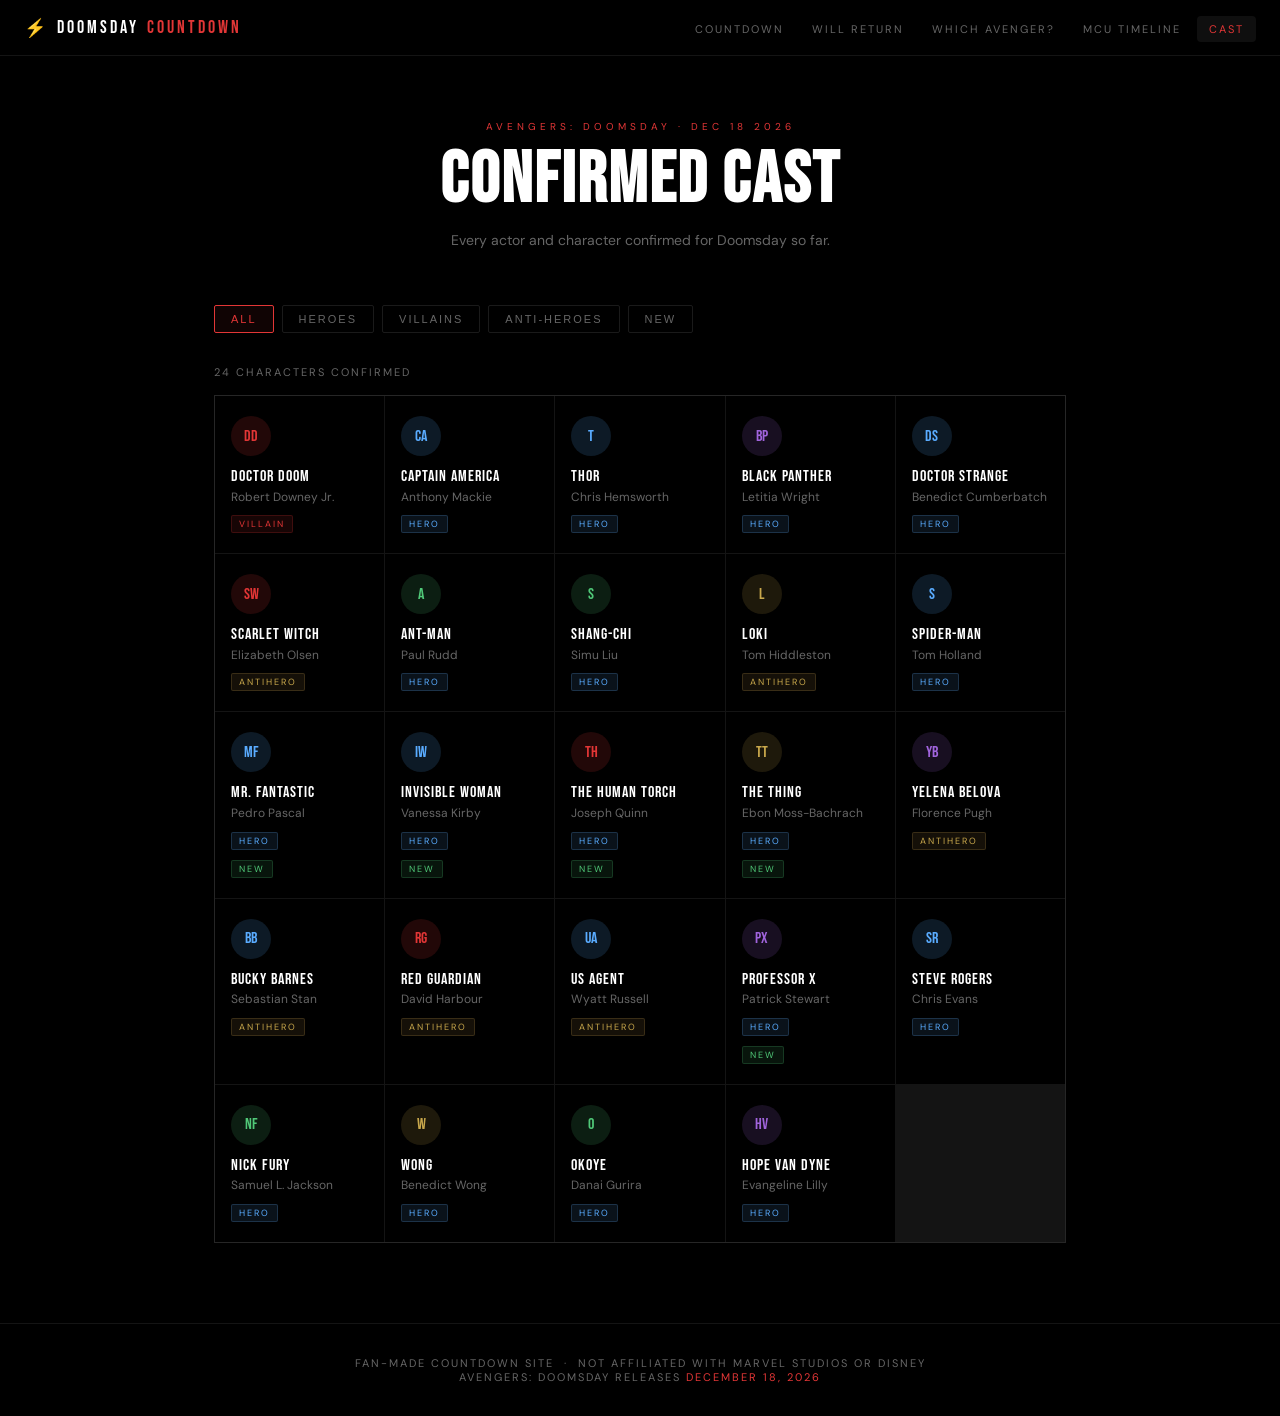
==== cast.html @ 443beabb "Add files via upload" ====
<!DOCTYPE html>
<html lang="en">
<head>
  <meta charset="UTF-8">
  <meta name="viewport" content="width=device-width, initial-scale=1.0">
  <title>Avengers Doomsday Confirmed Cast 2026 — Every Actor and Character</title>
  <meta name="description" content="Full confirmed cast for Avengers Doomsday December 2026. Robert Downey Jr as Doctor Doom, Anthony Mackie, Pedro Pascal, Chris Hemsworth and more.">
  <meta name="keywords" content="avengers doomsday cast, avengers doomsday confirmed cast, who is in avengers doomsday, doctor doom cast, rdj doctor doom">
  <meta name="robots" content="index, follow">
  <link rel="canonical" href="https://avengersdoomsdayclock.pages.dev/cast.html">
  <meta property="og:type" content="website">
  <meta property="og:url" content="https://avengersdoomsdayclock.pages.dev/cast.html">
  <meta property="og:title" content="Avengers Doomsday Confirmed Cast — Every Hero and Villain">
  <meta property="og:description" content="Every confirmed actor and character for Avengers Doomsday. RDJ as Doctor Doom plus 20+ more heroes and villains.">
  <meta name="twitter:card" content="summary_large_image">
  <meta name="twitter:title" content="Avengers Doomsday Confirmed Cast 2026">
  <link rel="stylesheet" href="shared.css">
  <style>
    .cast-page {
      max-width: 900px;
      margin: 0 auto;
      padding: 64px 24px 80px;
    }

    .cast-header {
      text-align: center;
      margin-bottom: 56px;
    }

    .cast-header .eyebrow {
      font-size: 10px;
      letter-spacing: 4px;
      text-transform: uppercase;
      color: var(--red);
      margin-bottom: 12px;
    }

    .cast-header h1 {
      font-family: var(--bebas);
      font-size: clamp(40px, 10vw, 72px);
      letter-spacing: 2px;
      line-height: 1;
    }

    .cast-header p {
      margin-top: 14px;
      font-size: 14px;
      color: var(--muted);
    }

    /* FILTERS */
    .cast-filters {
      display: flex;
      gap: 8px;
      flex-wrap: wrap;
      margin-bottom: 32px;
    }

    .filter-btn {
      background: transparent;
      border: 1px solid rgba(255,255,255,0.1);
      color: var(--muted);
      font-size: 11px;
      letter-spacing: 2px;
      text-transform: uppercase;
      padding: 7px 16px;
      border-radius: 2px;
      cursor: pointer;
      transition: all 0.2s;
    }

    .filter-btn:hover { border-color: #fff; color: #fff; }
    .filter-btn.active { border-color: var(--red); color: var(--red); background: rgba(226,54,54,0.07); }

    /* CAST GRID */
    .cast-grid {
      display: grid;
      grid-template-columns: repeat(auto-fill, minmax(160px, 1fr));
      gap: 1px;
      background: var(--border);
      border: 1px solid var(--border);
    }

    .cast-card {
      background: var(--bg);
      padding: 20px 16px;
      display: flex;
      flex-direction: column;
      gap: 4px;
      transition: background 0.15s;
    }

    .cast-card:hover { background: var(--bg3); }

    .cast-initial {
      width: 40px;
      height: 40px;
      border-radius: 50%;
      display: flex;
      align-items: center;
      justify-content: center;
      font-family: var(--bebas);
      font-size: 16px;
      margin-bottom: 8px;
      flex-shrink: 0;
    }

    .cast-character {
      font-family: var(--bebas);
      font-size: 16px;
      letter-spacing: 1px;
      color: #fff;
      line-height: 1.1;
    }

    .cast-actor {
      font-size: 12px;
      color: var(--muted);
      line-height: 1.3;
    }

    .cast-tag {
      display: inline-block;
      font-size: 9px;
      letter-spacing: 2px;
      text-transform: uppercase;
      padding: 2px 7px;
      border-radius: 2px;
      margin-top: 6px;
      align-self: flex-start;
    }

    .tag-hero { background: rgba(100,180,255,0.1); color: #5aacff; border: 1px solid rgba(100,180,255,0.2); }
    .tag-villain { background: rgba(226,54,54,0.1); color: var(--red); border: 1px solid rgba(226,54,54,0.2); }
    .tag-antihero { background: rgba(200,160,80,0.1); color: #c9a84c; border: 1px solid rgba(200,160,80,0.2); }
    .tag-new { background: rgba(80,200,120,0.1); color: #50c878; border: 1px solid rgba(80,200,120,0.2); }

    /* INITIALS COLORS */
    .ic-red { background: rgba(226,54,54,0.15); color: var(--red); }
    .ic-blue { background: rgba(90,172,255,0.15); color: #5aacff; }
    .ic-gold { background: rgba(201,168,76,0.15); color: var(--gold); }
    .ic-green { background: rgba(80,200,120,0.15); color: #50c878; }
    .ic-purple { background: rgba(160,100,220,0.15); color: #a064dc; }

    /* HIDDEN */
    .cast-card.hidden { display: none; }

    /* COUNT */
    .cast-count {
      font-size: 11px;
      letter-spacing: 2px;
      color: var(--muted);
      text-transform: uppercase;
      margin-bottom: 16px;
    }
  </style>
</head>
<body>
<div class="page">
  <main class="cast-page">
    <div class="cast-header">
      <div class="eyebrow">Avengers: Doomsday · Dec 18 2026</div>
      <h1>Confirmed Cast</h1>
      <p>Every actor and character confirmed for Doomsday so far.</p>
    </div>

    <div class="cast-filters" id="filters">
      <button class="filter-btn active" onclick="filter('all', this)">All</button>
      <button class="filter-btn" onclick="filter('hero', this)">Heroes</button>
      <button class="filter-btn" onclick="filter('villain', this)">Villains</button>
      <button class="filter-btn" onclick="filter('antihero', this)">Anti-Heroes</button>
      <button class="filter-btn" onclick="filter('new', this)">New</button>
    </div>

    <div class="cast-count" id="cast-count"></div>

    <div class="cast-grid" id="cast-grid"></div>
  </main>
</div>

<script src="shared.js"></script>
<script>
  injectNav('cast.html');
  injectFooter();
  injectParticles(15);

  const CAST = [
    { character: 'Doctor Doom', actor: 'Robert Downey Jr.', type: 'villain', color: 'ic-red' },
    { character: 'Captain America', actor: 'Anthony Mackie', type: 'hero', color: 'ic-blue' },
    { character: 'Thor', actor: 'Chris Hemsworth', type: 'hero', color: 'ic-blue' },
    { character: 'Black Panther', actor: 'Letitia Wright', type: 'hero', color: 'ic-purple' },
    { character: 'Doctor Strange', actor: 'Benedict Cumberbatch', type: 'hero', color: 'ic-blue' },
    { character: 'Scarlet Witch', actor: 'Elizabeth Olsen', type: 'antihero', color: 'ic-red' },
    { character: 'Ant-Man', actor: 'Paul Rudd', type: 'hero', color: 'ic-green' },
    { character: 'Shang-Chi', actor: 'Simu Liu', type: 'hero', color: 'ic-green' },
    { character: 'Loki', actor: 'Tom Hiddleston', type: 'antihero', color: 'ic-gold' },
    { character: 'Spider-Man', actor: 'Tom Holland', type: 'hero', color: 'ic-blue', new: false },
    { character: 'Mr. Fantastic', actor: 'Pedro Pascal', type: 'hero', color: 'ic-blue', new: true },
    { character: 'Invisible Woman', actor: 'Vanessa Kirby', type: 'hero', color: 'ic-blue', new: true },
    { character: 'The Human Torch', actor: 'Joseph Quinn', type: 'hero', color: 'ic-red', new: true },
    { character: 'The Thing', actor: 'Ebon Moss-Bachrach', type: 'hero', color: 'ic-gold', new: true },
    { character: 'Yelena Belova', actor: 'Florence Pugh', type: 'antihero', color: 'ic-purple' },
    { character: 'Bucky Barnes', actor: 'Sebastian Stan', type: 'antihero', color: 'ic-blue' },
    { character: 'Red Guardian', actor: 'David Harbour', type: 'antihero', color: 'ic-red' },
    { character: 'US Agent', actor: 'Wyatt Russell', type: 'antihero', color: 'ic-blue' },
    { character: 'Professor X', actor: 'Patrick Stewart', type: 'hero', color: 'ic-purple', new: true },
    { character: 'Steve Rogers', actor: 'Chris Evans', type: 'hero', color: 'ic-blue' },
    { character: 'Nick Fury', actor: 'Samuel L. Jackson', type: 'hero', color: 'ic-green' },
    { character: 'Wong', actor: 'Benedict Wong', type: 'hero', color: 'ic-gold' },
    { character: 'Okoye', actor: 'Danai Gurira', type: 'hero', color: 'ic-green' },
    { character: 'Hope van Dyne', actor: 'Evangeline Lilly', type: 'hero', color: 'ic-purple' },
  ];

  const grid = document.getElementById('cast-grid');
  const countEl = document.getElementById('cast-count');

  function getInitials(name) {
    return name.split(' ').map(w => w[0]).slice(0, 2).join('');
  }

  CAST.forEach(c => {
    const card = document.createElement('div');
    const types = [c.type];
    if (c.new) types.push('new');
    card.className = 'cast-card';
    card.dataset.types = types.join(' ');

    let tagHtml = `<span class="cast-tag tag-${c.type}">${c.type}</span>`;
    if (c.new) tagHtml += ` <span class="cast-tag tag-new">New</span>`;

    card.innerHTML = `
      <div class="cast-initial ${c.color}">${getInitials(c.character)}</div>
      <div class="cast-character">${c.character}</div>
      <div class="cast-actor">${c.actor}</div>
      ${tagHtml}
    `;
    grid.appendChild(card);
  });

  function updateCount() {
    const visible = document.querySelectorAll('.cast-card:not(.hidden)').length;
    countEl.textContent = `${visible} character${visible !== 1 ? 's' : ''} confirmed`;
  }

  function filter(type, btn) {
    document.querySelectorAll('.filter-btn').forEach(b => b.classList.remove('active'));
    btn.classList.add('active');
    document.querySelectorAll('.cast-card').forEach(card => {
      if (type === 'all') {
        card.classList.remove('hidden');
      } else {
        const types = card.dataset.types.split(' ');
        card.classList.toggle('hidden', !types.includes(type));
      }
    });
    updateCount();
  }

  updateCount();
</script>
</body>
</html>
---- shared.css ----
@import url('https://fonts.googleapis.com/css2?family=Bebas+Neue&family=DM+Sans:wght@300;400;500;600&display=swap');

*, *::before, *::after { box-sizing: border-box; margin: 0; padding: 0; }

:root {
  --red: #e23636;
  --red-dark: #a81f1f;
  --gold: #c9a84c;
  --bg: #000;
  --bg2: #0a0a0a;
  --bg3: #111;
  --border: rgba(255,255,255,0.08);
  --text: #fff;
  --muted: #666;
  --bebas: 'Bebas Neue', sans-serif;
  --sans: 'DM Sans', sans-serif;
}

html, body {
  background: var(--bg);
  color: var(--text);
  font-family: var(--sans);
  min-height: 100vh;
  -webkit-font-smoothing: antialiased;
}

a { color: inherit; text-decoration: none; }

/* NAV */
.nav {
  position: fixed;
  top: 0; left: 0; right: 0;
  z-index: 100;
  background: rgba(0,0,0,0.85);
  backdrop-filter: blur(12px);
  -webkit-backdrop-filter: blur(12px);
  border-bottom: 1px solid var(--border);
  padding: 0 24px;
  height: 56px;
  display: flex;
  align-items: center;
  justify-content: space-between;
}

.nav-brand {
  font-family: var(--bebas);
  font-size: 18px;
  letter-spacing: 3px;
  color: var(--red);
  display: flex;
  align-items: center;
  gap: 8px;
}

.nav-brand span { color: #fff; }

.nav-links {
  display: flex;
  gap: 4px;
  list-style: none;
}

.nav-links a {
  font-size: 11px;
  letter-spacing: 2px;
  text-transform: uppercase;
  color: var(--muted);
  padding: 6px 12px;
  border-radius: 4px;
  transition: color 0.2s, background 0.2s;
}

.nav-links a:hover, .nav-links a.active {
  color: #fff;
  background: rgba(255,255,255,0.06);
}

.nav-links a.active { color: var(--red); }

/* PAGE WRAPPER */
.page { padding-top: 56px; min-height: 100vh; }

/* FOOTER */
.site-footer {
  border-top: 1px solid var(--border);
  padding: 32px 24px;
  text-align: center;
}

.site-footer p {
  font-size: 11px;
  letter-spacing: 2px;
  color: var(--muted);
  text-transform: uppercase;
}

.site-footer a { color: var(--red); }

/* BUTTONS */
.btn {
  display: inline-flex;
  align-items: center;
  gap: 8px;
  padding: 10px 24px;
  border-radius: 2px;
  font-family: var(--bebas);
  font-size: 16px;
  letter-spacing: 2px;
  cursor: pointer;
  border: none;
  transition: all 0.2s;
}

.btn-red {
  background: var(--red);
  color: #fff;
}

.btn-red:hover { background: #c82d2d; }

.btn-outline {
  background: transparent;
  color: #fff;
  border: 1px solid rgba(255,255,255,0.2);
}

.btn-outline:hover {
  border-color: var(--red);
  color: var(--red);
}

/* SECTION HEADER */
.section-header {
  text-align: center;
  padding: 64px 24px 40px;
}

.section-header .eyebrow {
  font-size: 11px;
  letter-spacing: 4px;
  color: var(--red);
  text-transform: uppercase;
  margin-bottom: 12px;
}

.section-header h1 {
  font-family: var(--bebas);
  font-size: clamp(40px, 8vw, 80px);
  letter-spacing: 2px;
  line-height: 1;
}

.section-header p {
  margin-top: 16px;
  color: var(--muted);
  font-size: 15px;
  max-width: 500px;
  margin-left: auto;
  margin-right: auto;
  line-height: 1.6;
}

/* PARTICLES BG */
.particles-bg {
  position: fixed;
  inset: 0;
  pointer-events: none;
  z-index: 0;
  overflow: hidden;
}

.particle {
  position: absolute;
  width: 2px;
  height: 2px;
  background: var(--red);
  border-radius: 50%;
  animation: pfloat linear infinite;
  opacity: 0;
}

@keyframes pfloat {
  0% { transform: translateY(100vh); opacity: 0; }
  10% { opacity: 0.5; }
  90% { opacity: 0.2; }
  100% { transform: translateY(-40px); opacity: 0; }
}

/* MOBILE NAV */
.nav-hamburger {
  display: none;
  flex-direction: column;
  gap: 5px;
  cursor: pointer;
  padding: 4px;
}

.nav-hamburger span {
  display: block;
  width: 22px;
  height: 1.5px;
  background: #fff;
  transition: all 0.2s;
}

@media (max-width: 640px) {
  .nav-links { display: none; }
  .nav-links.open {
    display: flex;
    flex-direction: column;
    position: fixed;
    top: 56px; left: 0; right: 0;
    background: rgba(0,0,0,0.96);
    padding: 16px;
    border-bottom: 1px solid var(--border);
  }
  .nav-hamburger { display: flex; }
}
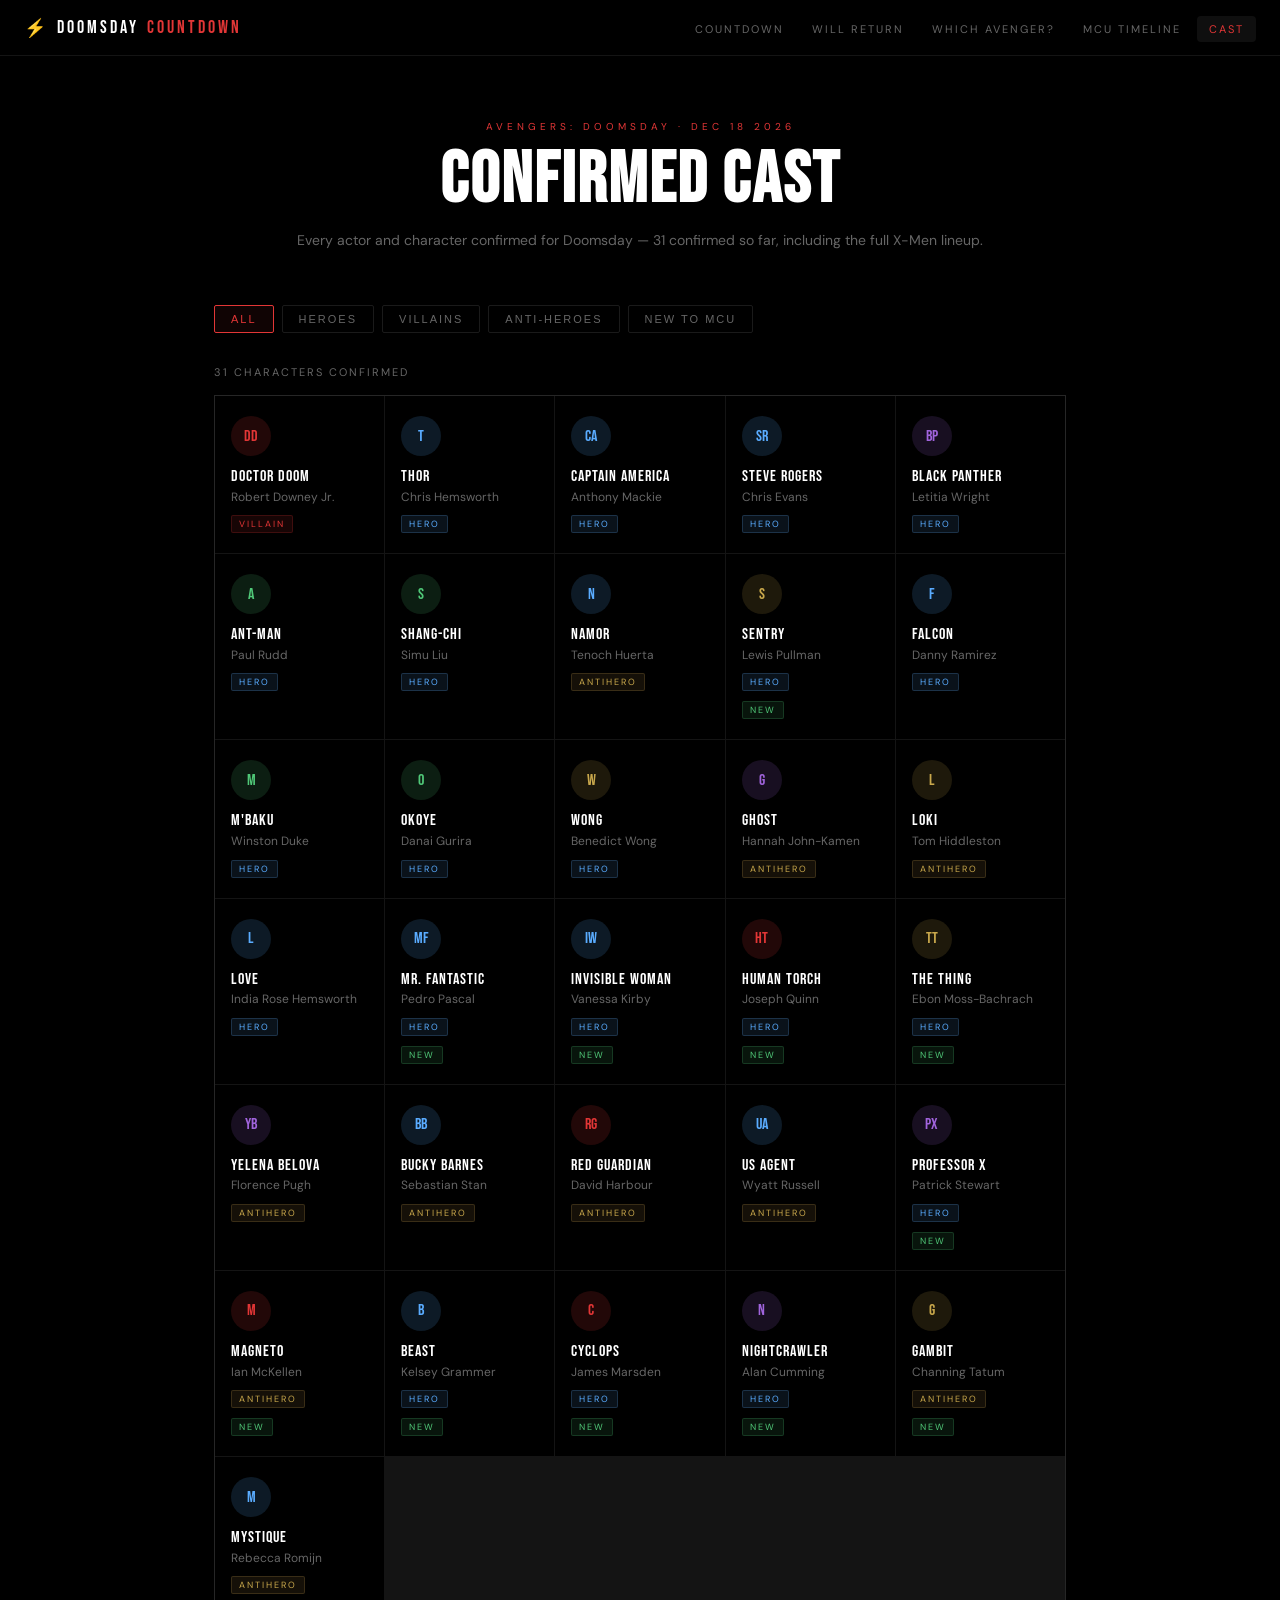
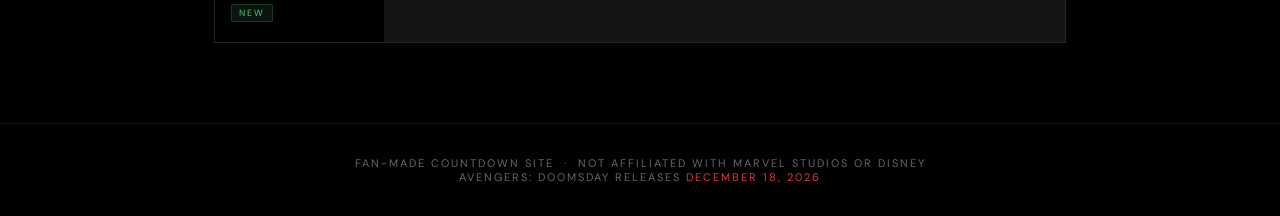
==== commit 31b55c7e: "Update cast.html" ====
--- a/cast.html
+++ b/cast.html
@@ -161,7 +161,7 @@
     <div class="cast-header">
       <div class="eyebrow">Avengers: Doomsday · Dec 18 2026</div>
       <h1>Confirmed Cast</h1>
-      <p>Every actor and character confirmed for Doomsday so far.</p>
+      <p>Every actor and character confirmed for Doomsday — 31 confirmed so far, including the full X-Men lineup.</p>
     </div>
 
     <div class="cast-filters" id="filters">
@@ -169,7 +169,7 @@
       <button class="filter-btn" onclick="filter('hero', this)">Heroes</button>
       <button class="filter-btn" onclick="filter('villain', this)">Villains</button>
       <button class="filter-btn" onclick="filter('antihero', this)">Anti-Heroes</button>
-      <button class="filter-btn" onclick="filter('new', this)">New</button>
+      <button class="filter-btn" onclick="filter('new', this)">New to MCU</button>
     </div>
 
     <div class="cast-count" id="cast-count"></div>
@@ -185,30 +185,42 @@
   injectParticles(15);
 
   const CAST = [
+    // Villain
     { character: 'Doctor Doom', actor: 'Robert Downey Jr.', type: 'villain', color: 'ic-red' },
+    // Avengers / Heroes
+    { character: 'Thor', actor: 'Chris Hemsworth', type: 'hero', color: 'ic-blue' },
     { character: 'Captain America', actor: 'Anthony Mackie', type: 'hero', color: 'ic-blue' },
-    { character: 'Thor', actor: 'Chris Hemsworth', type: 'hero', color: 'ic-blue' },
+    { character: 'Steve Rogers', actor: 'Chris Evans', type: 'hero', color: 'ic-blue' },
     { character: 'Black Panther', actor: 'Letitia Wright', type: 'hero', color: 'ic-purple' },
-    { character: 'Doctor Strange', actor: 'Benedict Cumberbatch', type: 'hero', color: 'ic-blue' },
-    { character: 'Scarlet Witch', actor: 'Elizabeth Olsen', type: 'antihero', color: 'ic-red' },
     { character: 'Ant-Man', actor: 'Paul Rudd', type: 'hero', color: 'ic-green' },
     { character: 'Shang-Chi', actor: 'Simu Liu', type: 'hero', color: 'ic-green' },
+    { character: 'Namor', actor: 'Tenoch Huerta', type: 'antihero', color: 'ic-blue' },
+    { character: 'Sentry', actor: 'Lewis Pullman', type: 'hero', color: 'ic-gold', new: true },
+    { character: 'Falcon', actor: 'Danny Ramirez', type: 'hero', color: 'ic-blue' },
+    { character: 'M\'Baku', actor: 'Winston Duke', type: 'hero', color: 'ic-green' },
+    { character: 'Okoye', actor: 'Danai Gurira', type: 'hero', color: 'ic-green' },
+    { character: 'Wong', actor: 'Benedict Wong', type: 'hero', color: 'ic-gold' },
+    { character: 'Ghost', actor: 'Hannah John-Kamen', type: 'antihero', color: 'ic-purple' },
     { character: 'Loki', actor: 'Tom Hiddleston', type: 'antihero', color: 'ic-gold' },
-    { character: 'Spider-Man', actor: 'Tom Holland', type: 'hero', color: 'ic-blue', new: false },
+    { character: 'Love', actor: 'India Rose Hemsworth', type: 'hero', color: 'ic-blue' },
+    // Fantastic Four
     { character: 'Mr. Fantastic', actor: 'Pedro Pascal', type: 'hero', color: 'ic-blue', new: true },
     { character: 'Invisible Woman', actor: 'Vanessa Kirby', type: 'hero', color: 'ic-blue', new: true },
-    { character: 'The Human Torch', actor: 'Joseph Quinn', type: 'hero', color: 'ic-red', new: true },
+    { character: 'Human Torch', actor: 'Joseph Quinn', type: 'hero', color: 'ic-red', new: true },
     { character: 'The Thing', actor: 'Ebon Moss-Bachrach', type: 'hero', color: 'ic-gold', new: true },
+    // Thunderbolts
     { character: 'Yelena Belova', actor: 'Florence Pugh', type: 'antihero', color: 'ic-purple' },
     { character: 'Bucky Barnes', actor: 'Sebastian Stan', type: 'antihero', color: 'ic-blue' },
     { character: 'Red Guardian', actor: 'David Harbour', type: 'antihero', color: 'ic-red' },
     { character: 'US Agent', actor: 'Wyatt Russell', type: 'antihero', color: 'ic-blue' },
+    // X-Men
     { character: 'Professor X', actor: 'Patrick Stewart', type: 'hero', color: 'ic-purple', new: true },
-    { character: 'Steve Rogers', actor: 'Chris Evans', type: 'hero', color: 'ic-blue' },
-    { character: 'Nick Fury', actor: 'Samuel L. Jackson', type: 'hero', color: 'ic-green' },
-    { character: 'Wong', actor: 'Benedict Wong', type: 'hero', color: 'ic-gold' },
-    { character: 'Okoye', actor: 'Danai Gurira', type: 'hero', color: 'ic-green' },
-    { character: 'Hope van Dyne', actor: 'Evangeline Lilly', type: 'hero', color: 'ic-purple' },
+    { character: 'Magneto', actor: 'Ian McKellen', type: 'antihero', color: 'ic-red', new: true },
+    { character: 'Beast', actor: 'Kelsey Grammer', type: 'hero', color: 'ic-blue', new: true },
+    { character: 'Cyclops', actor: 'James Marsden', type: 'hero', color: 'ic-red', new: true },
+    { character: 'Nightcrawler', actor: 'Alan Cumming', type: 'hero', color: 'ic-purple', new: true },
+    { character: 'Gambit', actor: 'Channing Tatum', type: 'antihero', color: 'ic-gold', new: true },
+    { character: 'Mystique', actor: 'Rebecca Romijn', type: 'antihero', color: 'ic-blue', new: true },
   ];
 
   const grid = document.getElementById('cast-grid');
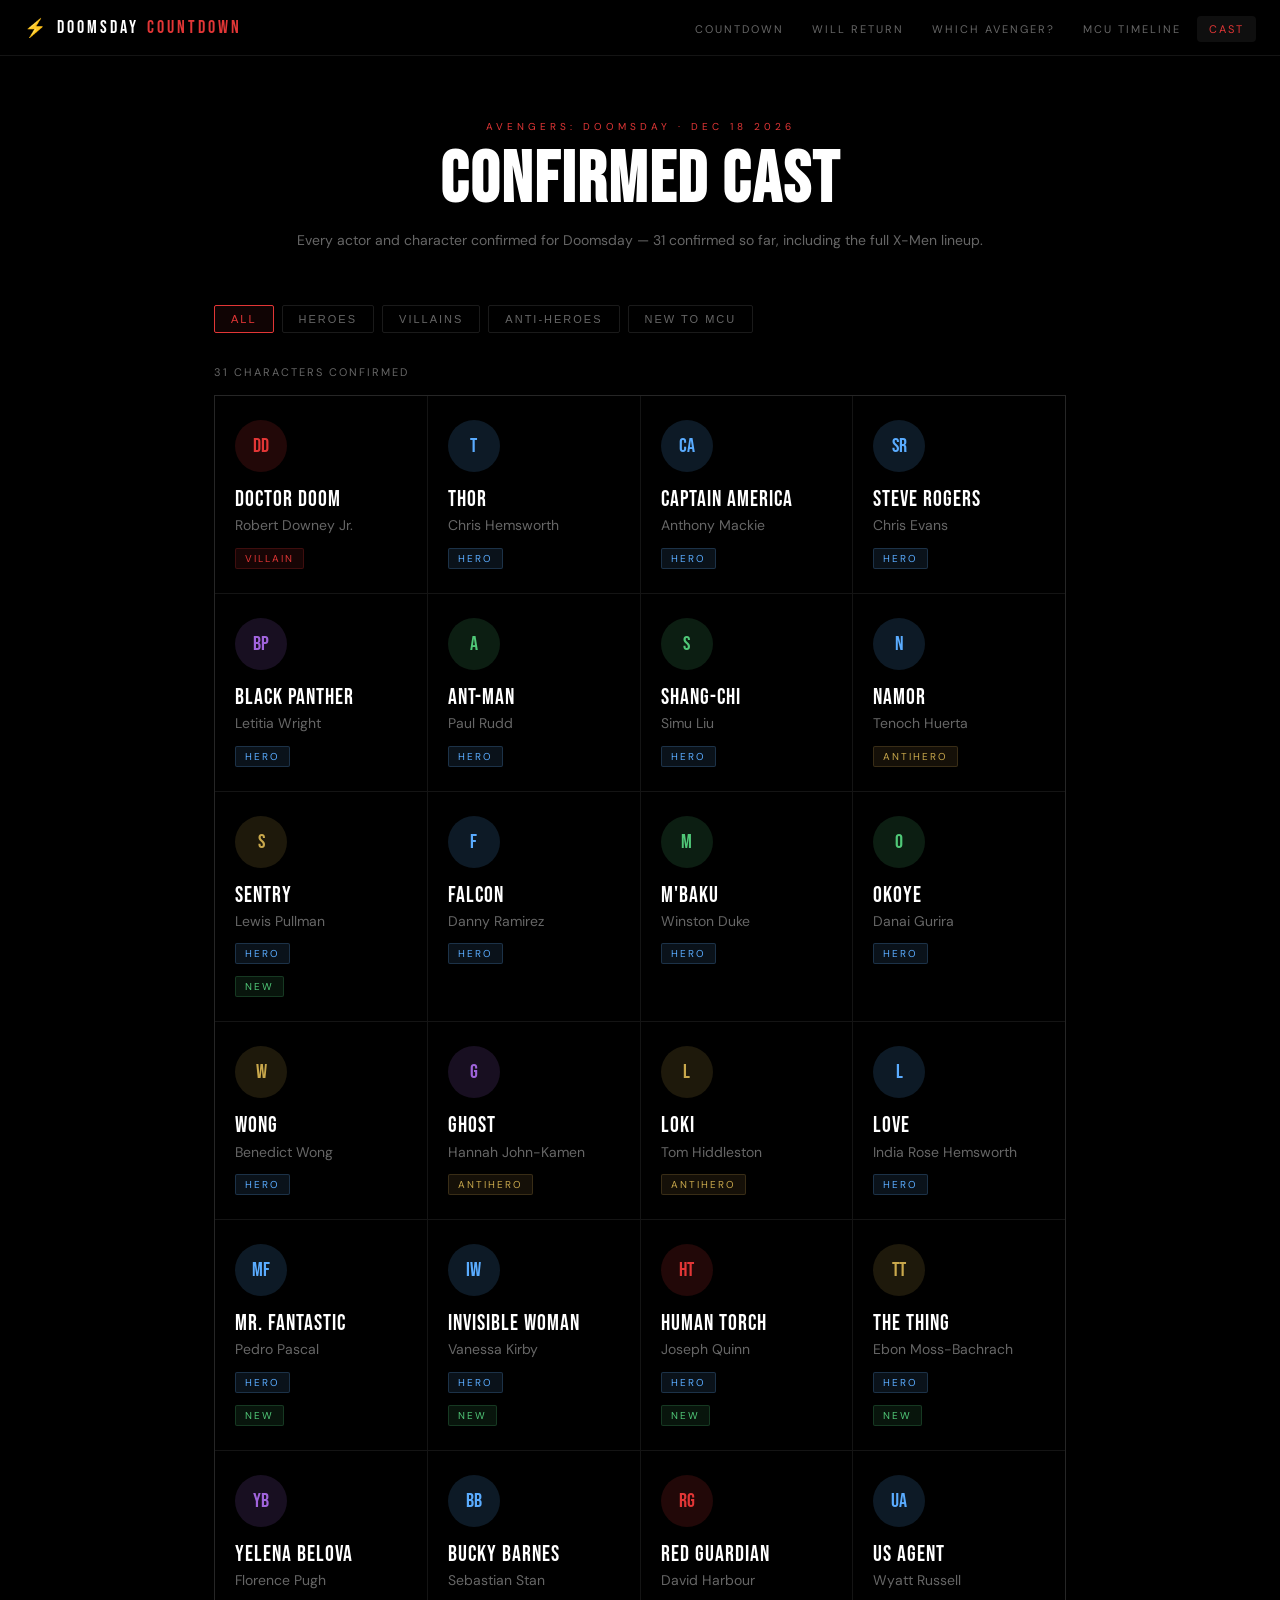
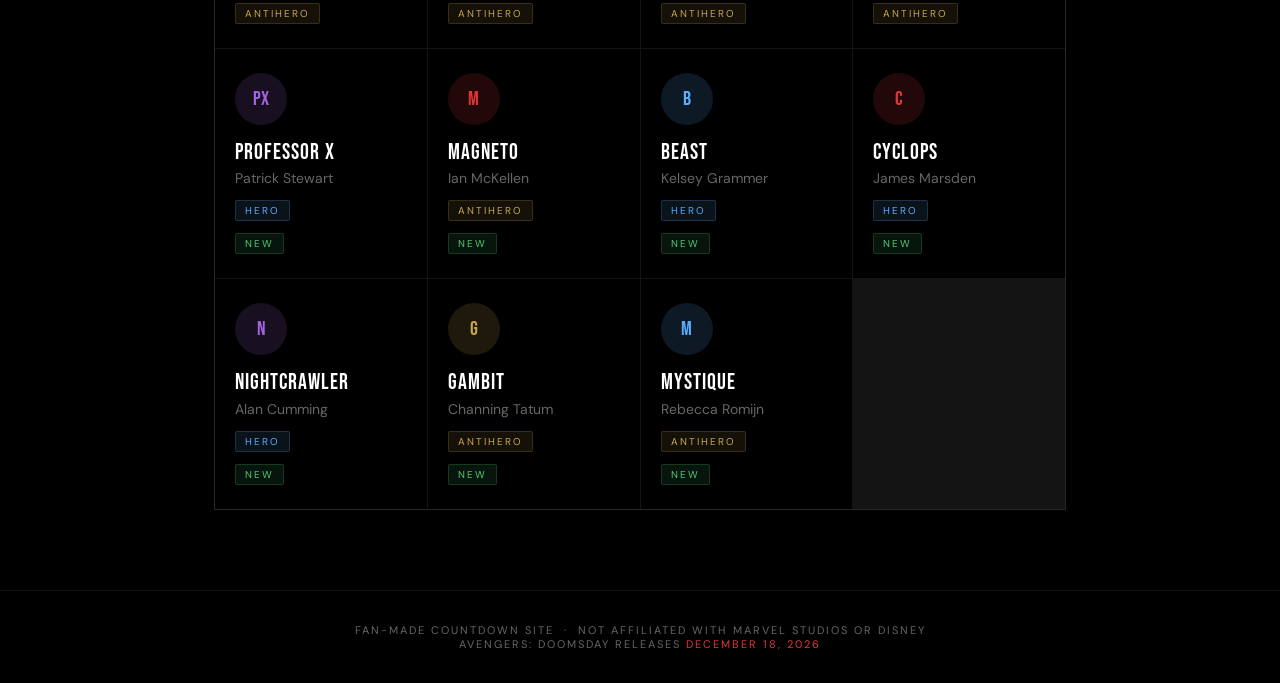
==== commit ba39759c: "Update cast.html" ====
--- a/cast.html
+++ b/cast.html
@@ -75,7 +75,7 @@
     /* CAST GRID */
     .cast-grid {
       display: grid;
-      grid-template-columns: repeat(auto-fill, minmax(160px, 1fr));
+      grid-template-columns: repeat(auto-fill, minmax(200px, 1fr));
       gap: 1px;
       background: var(--border);
       border: 1px solid var(--border);
@@ -83,7 +83,7 @@
 
     .cast-card {
       background: var(--bg);
-      padding: 20px 16px;
+      padding: 24px 20px;
       display: flex;
       flex-direction: column;
       gap: 4px;
@@ -93,40 +93,40 @@
     .cast-card:hover { background: var(--bg3); }
 
     .cast-initial {
-      width: 40px;
-      height: 40px;
+      width: 52px;
+      height: 52px;
       border-radius: 50%;
       display: flex;
       align-items: center;
       justify-content: center;
       font-family: var(--bebas);
-      font-size: 16px;
-      margin-bottom: 8px;
+      font-size: 20px;
+      margin-bottom: 12px;
       flex-shrink: 0;
     }
 
     .cast-character {
       font-family: var(--bebas);
-      font-size: 16px;
+      font-size: 22px;
       letter-spacing: 1px;
       color: #fff;
       line-height: 1.1;
     }
 
     .cast-actor {
-      font-size: 12px;
-      color: var(--muted);
-      line-height: 1.3;
+      font-size: 14px;
+      color: var(--muted);
+      line-height: 1.4;
     }
 
     .cast-tag {
       display: inline-block;
-      font-size: 9px;
-      letter-spacing: 2px;
-      text-transform: uppercase;
-      padding: 2px 7px;
+      font-size: 10px;
+      letter-spacing: 2px;
+      text-transform: uppercase;
+      padding: 3px 9px;
       border-radius: 2px;
-      margin-top: 6px;
+      margin-top: 8px;
       align-self: flex-start;
     }
 
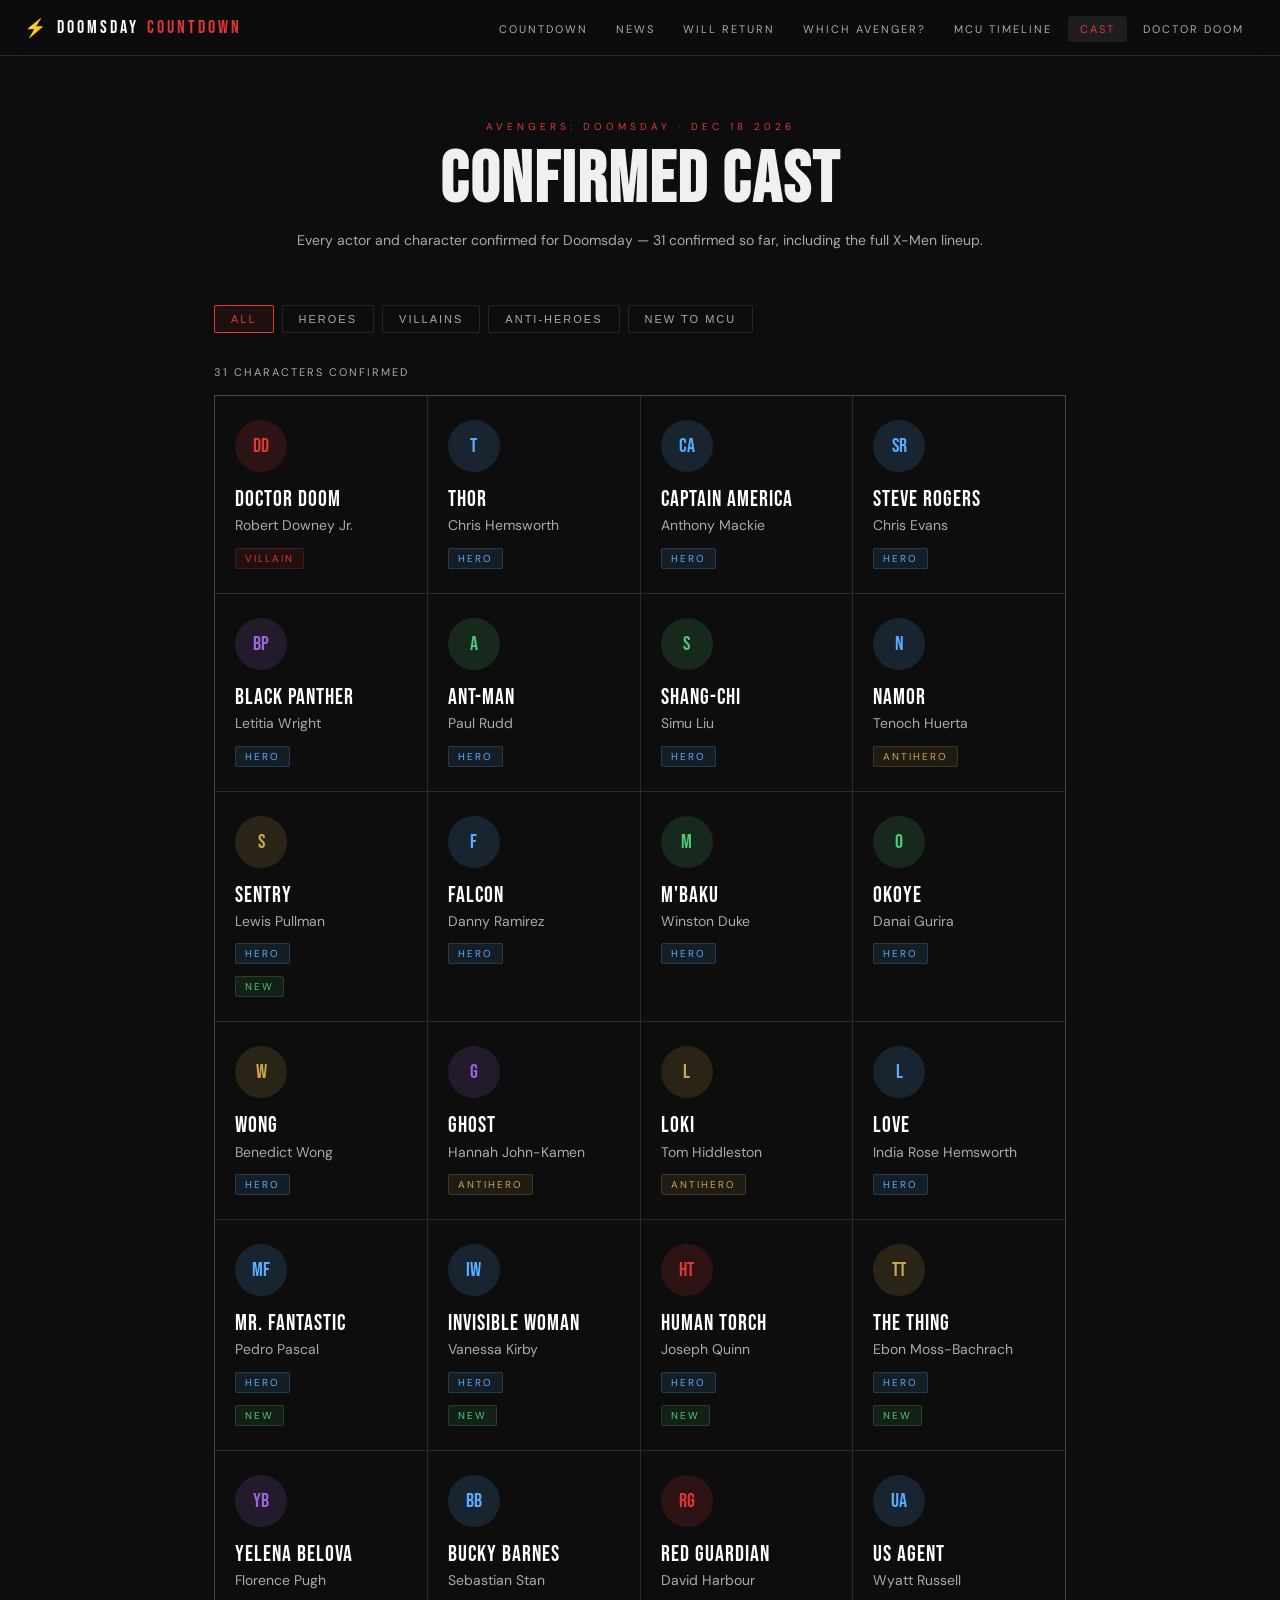
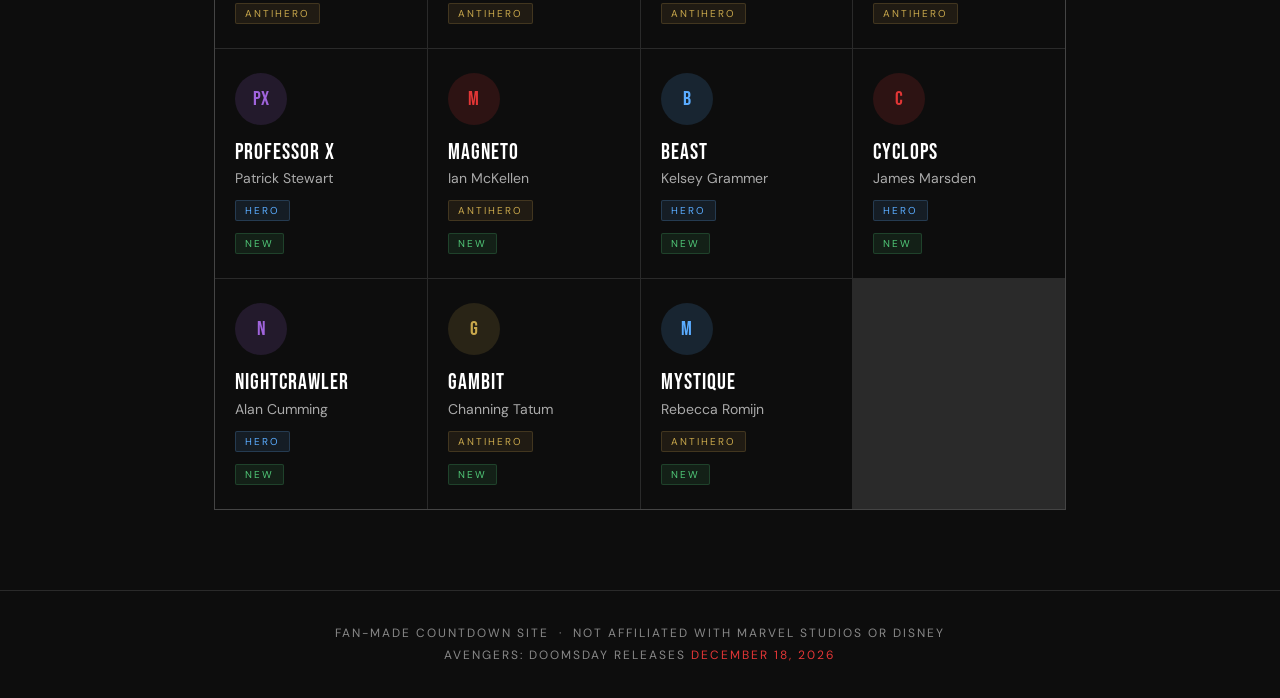
==== commit 4ec2d7cd: "Update cast.html" ====
--- a/cast.html
+++ b/cast.html
@@ -45,7 +45,7 @@
     .cast-header p {
       margin-top: 14px;
       font-size: 14px;
-      color: var(--muted);
+      color: #aaa;
     }
 
     /* FILTERS */
@@ -59,7 +59,7 @@
     .filter-btn {
       background: transparent;
       border: 1px solid rgba(255,255,255,0.1);
-      color: var(--muted);
+      color: #aaa;
       font-size: 11px;
       letter-spacing: 2px;
       text-transform: uppercase;
@@ -115,7 +115,7 @@
 
     .cast-actor {
       font-size: 14px;
-      color: var(--muted);
+      color: #aaa;
       line-height: 1.4;
     }
 
@@ -149,9 +149,36 @@
     .cast-count {
       font-size: 11px;
       letter-spacing: 2px;
-      color: var(--muted);
+      color: #aaa;
       text-transform: uppercase;
       margin-bottom: 16px;
+    }
+
+    @media (max-width: 640px) {
+      .article-wrap, .wr-page, .quiz-page, .tl-page, .cast-page, .news-page {
+        padding-left: 16px;
+        padding-right: 16px;
+        padding-top: 40px;
+      }
+      .doom-section p, .scene p, .article-conclusion p, .news-body {
+        font-size: 16px !important;
+        line-height: 1.8 !important;
+        color: #c8c8c8 !important;
+      }
+      .cast-character { font-size: 20px !important; }
+      .cast-actor { font-size: 14px !important; color: #bbb !important; }
+      .film-title { font-size: 15px !important; color: #ccc !important; }
+      .film-year { font-size: 14px !important; color: #aaa !important; }
+      .news-headline { font-size: 20px !important; }
+      .news-date { font-size: 11px !important; }
+      .answer-btn { font-size: 15px !important; padding: 14px 16px !important; }
+      .q-text { font-size: 24px !important; }
+      .compare-table { font-size: 13px !important; }
+      .compare-table td, .compare-table th { padding: 10px 10px !important; }
+      .power-desc { font-size: 13px !important; color: #bbb !important; }
+      .doom-tl-text { font-size: 14px !important; color: #c0c0c0 !important; }
+      .toc-list a { font-size: 14px !important; color: #bbb !important; }
+      .related-card-desc { font-size: 13px !important; color: #bbb !important; }
     }
   </style>
 </head>
--- a/shared.css
+++ b/shared.css
@@ -6,12 +6,13 @@
   --red: #e23636;
   --red-dark: #a81f1f;
   --gold: #c9a84c;
-  --bg: #000;
-  --bg2: #0a0a0a;
-  --bg3: #111;
-  --border: rgba(255,255,255,0.08);
-  --text: #fff;
-  --muted: #666;
+  --bg: #0d0d0d;
+  --bg2: #141414;
+  --bg3: #1c1c1c;
+  --border: rgba(255,255,255,0.12);
+  --text: #f0f0f0;
+  --muted: #999;
+  --body: #c8c8c8;
   --bebas: 'Bebas Neue', sans-serif;
   --sans: 'DM Sans', sans-serif;
 }
@@ -20,6 +21,7 @@
   background: var(--bg);
   color: var(--text);
   font-family: var(--sans);
+  font-size: 16px;
   min-height: 100vh;
   -webkit-font-smoothing: antialiased;
 }
@@ -31,7 +33,7 @@
   position: fixed;
   top: 0; left: 0; right: 0;
   z-index: 100;
-  background: rgba(0,0,0,0.85);
+  background: rgba(13,13,13,0.92);
   backdrop-filter: blur(12px);
   -webkit-backdrop-filter: blur(12px);
   border-bottom: 1px solid var(--border);
@@ -64,7 +66,7 @@
   font-size: 11px;
   letter-spacing: 2px;
   text-transform: uppercase;
-  color: var(--muted);
+  color: #aaa;
   padding: 6px 12px;
   border-radius: 4px;
   transition: color 0.2s, background 0.2s;
@@ -72,7 +74,7 @@
 
 .nav-links a:hover, .nav-links a.active {
   color: #fff;
-  background: rgba(255,255,255,0.06);
+  background: rgba(255,255,255,0.08);
 }
 
 .nav-links a.active { color: var(--red); }
@@ -88,10 +90,11 @@
 }
 
 .site-footer p {
-  font-size: 11px;
-  letter-spacing: 2px;
-  color: var(--muted);
+  font-size: 12px;
+  letter-spacing: 2px;
+  color: #888;
   text-transform: uppercase;
+  line-height: 1.8;
 }
 
 .site-footer a { color: var(--red); }
@@ -101,7 +104,7 @@
   display: inline-flex;
   align-items: center;
   gap: 8px;
-  padding: 10px 24px;
+  padding: 12px 24px;
   border-radius: 2px;
   font-family: var(--bebas);
   font-size: 16px;
@@ -111,17 +114,13 @@
   transition: all 0.2s;
 }
 
-.btn-red {
-  background: var(--red);
-  color: #fff;
-}
-
+.btn-red { background: var(--red); color: #fff; }
 .btn-red:hover { background: #c82d2d; }
 
 .btn-outline {
   background: transparent;
-  color: #fff;
-  border: 1px solid rgba(255,255,255,0.2);
+  color: #ddd;
+  border: 1px solid rgba(255,255,255,0.25);
 }
 
 .btn-outline:hover {
@@ -148,16 +147,17 @@
   font-size: clamp(40px, 8vw, 80px);
   letter-spacing: 2px;
   line-height: 1;
+  color: #fff;
 }
 
 .section-header p {
   margin-top: 16px;
-  color: var(--muted);
-  font-size: 15px;
+  color: #bbb;
+  font-size: 16px;
   max-width: 500px;
   margin-left: auto;
   margin-right: auto;
-  line-height: 1.6;
+  line-height: 1.7;
 }
 
 /* PARTICLES BG */
@@ -210,9 +210,20 @@
     flex-direction: column;
     position: fixed;
     top: 56px; left: 0; right: 0;
-    background: rgba(0,0,0,0.96);
+    background: rgba(13,13,13,0.98);
     padding: 16px;
     border-bottom: 1px solid var(--border);
+    gap: 4px;
+  }
+  .nav-links.open a {
+    font-size: 13px;
+    padding: 10px 14px;
+    color: #ccc;
   }
   .nav-hamburger { display: flex; }
-}
+
+  .btn {
+    padding: 12px 18px;
+    font-size: 15px;
+  }
+}
